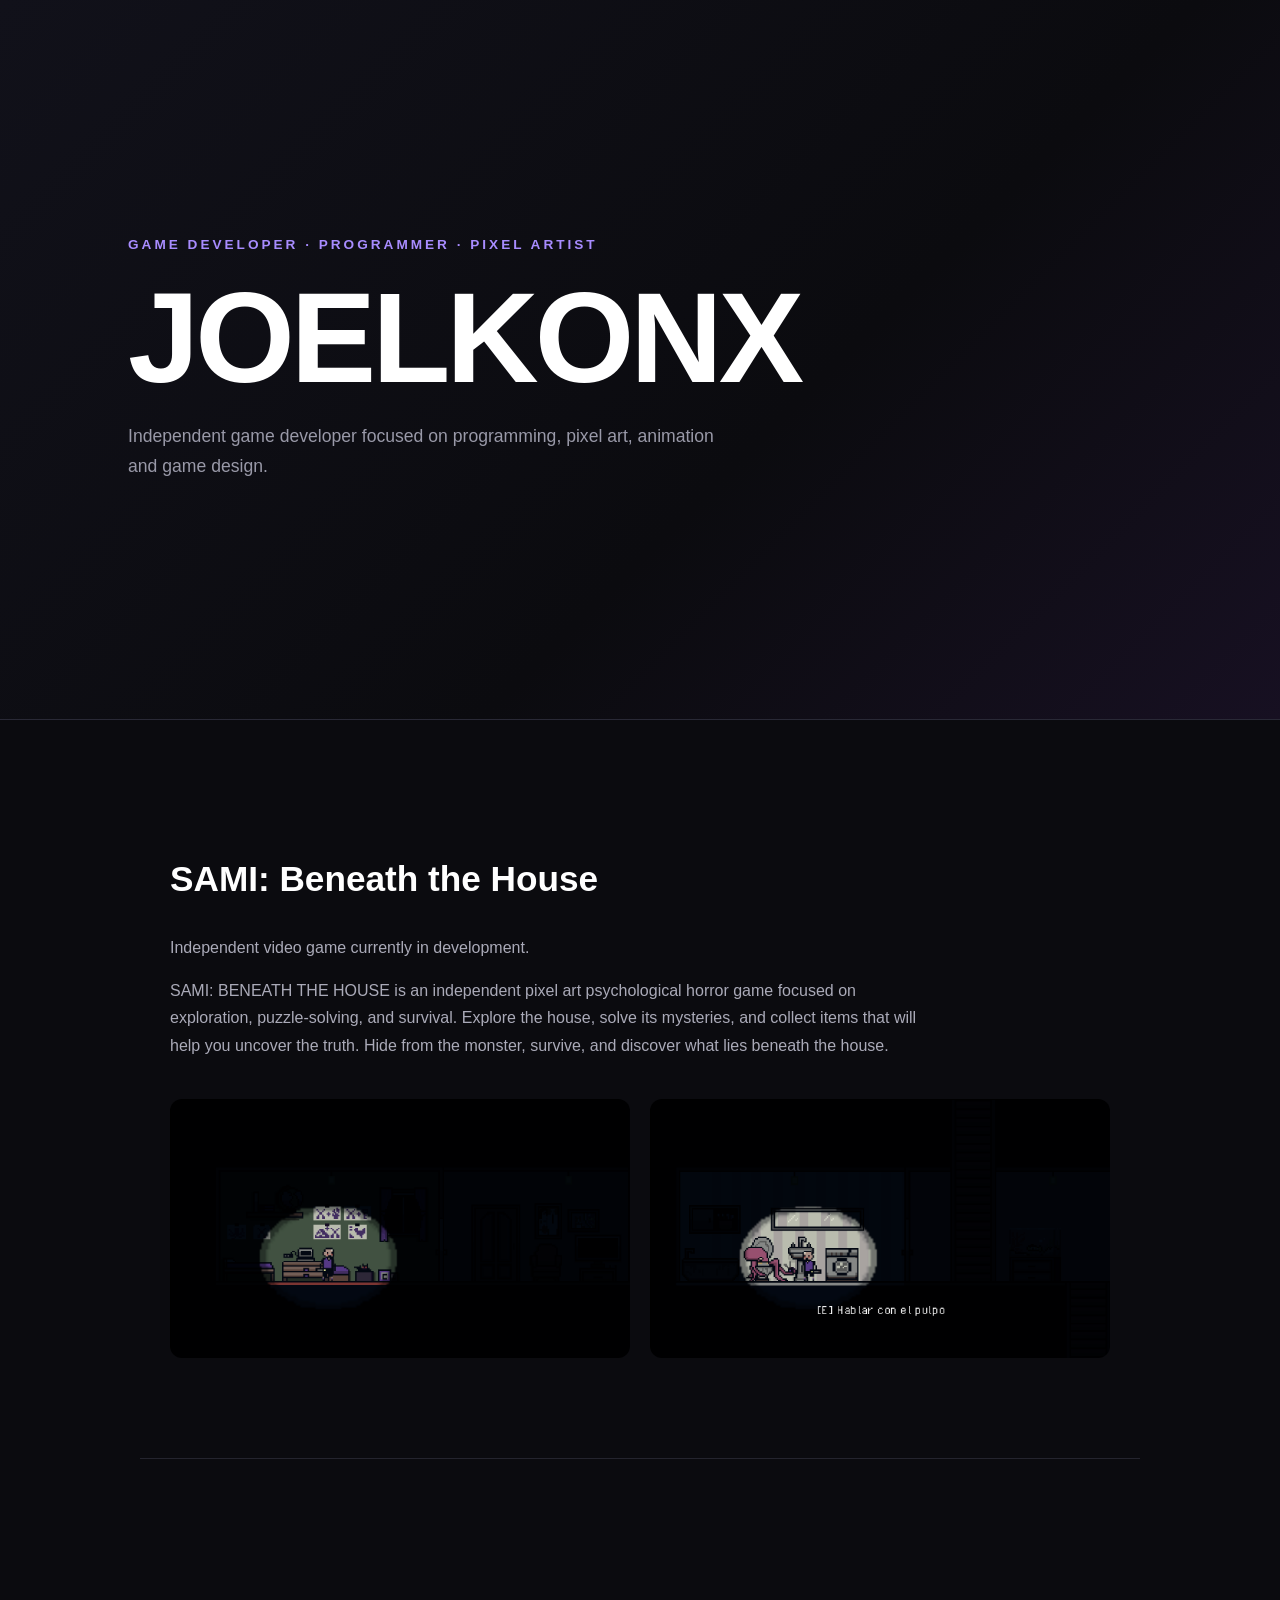
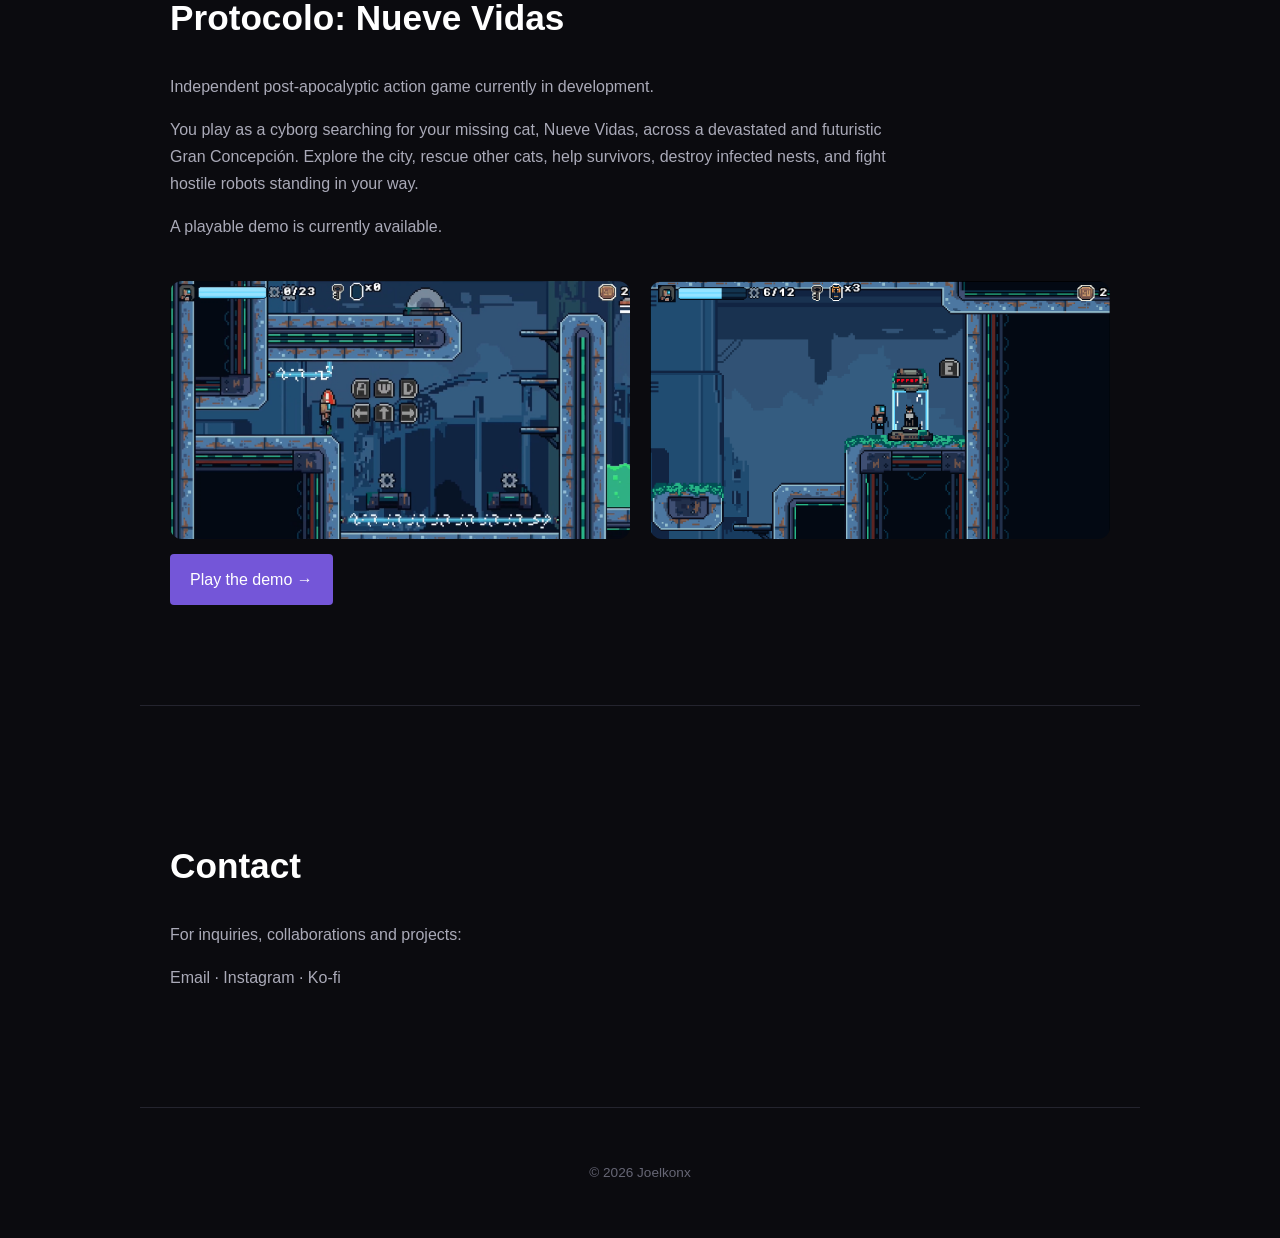
==== index.html @ 9cce617c "Update index.html" ====
<!DOCTYPE html>
<html lang="es">

<head>
    <meta charset="UTF-8">
    <meta name="viewport" content="width=device-width, initial-scale=1.0">

    <title>Joelkonx | Game Developer</title>

    <link rel="stylesheet" href="style.css">
</head>

<body>

    <header>

        <p>GAME DEVELOPER · PROGRAMMER · PIXEL ARTIST</p>

        <h1>JOELKONX</h1>

        <p>
            Independent game developer focused on programming,
            pixel art, animation and game design.
        </p>

    </header>


    <section>

        <h2>SAMI: Beneath the House</h2>

        <p>
            Independent video game currently in development.
        </p>

        <p>
            SAMI: BENEATH THE HOUSE is an independent pixel art psychological horror game focused on exploration, 
            puzzle-solving, and survival. Explore the house, solve its mysteries, and collect items that will help 
            you uncover the truth. Hide from the monster, survive, and discover what lies beneath the house.
        </p>

       <div class="game-gallery">

    <img src="images/sami/sami1.png"
         alt="SAMI: Beneath the House - Gameplay">

    <img src="images/sami/sami2.png"
         alt="SAMI: Beneath the House - Gameplay">

</div>

    </section>



    <section>

<h2>Protocolo: Nueve Vidas</h2>

<p>
    Independent post-apocalyptic action game currently in development.
</p>

<p>
    You play as a cyborg searching for your missing cat, Nueve Vidas,
    across a devastated and futuristic Gran Concepción. Explore the city,
    rescue other cats, help survivors, destroy infected nests, and fight
    hostile robots standing in your way.
</p>

<p>
    A playable demo is currently available.
</p>
        <div class="game-gallery">

    <img src="images/gfty.png"
         alt="Protocolo: Nueve Vidas - Gameplay">

    <img src="images/p9_captura2.png"
         alt="Protocolo: Nueve Vidas - Gameplay">

</div>

<a href="https://joelkonx.itch.io/protocolo-nueve-vidas?password=Espartano2000@">
    Play the demo →
</a>

    </section>


    <section>

        <h2>Contact</h2>

        <p>
            For inquiries, collaborations and projects:
        </p>

        <p>
            Email · Instagram · Ko-fi
        </p>

    </section>


    <footer>

        <p>
            © 2026 Joelkonx
        </p>

    </footer>

</body>

</html>
---- style.css ----
* {
    box-sizing: border-box;
}

html {
    scroll-behavior: smooth;
}

body {
    margin: 0;
    padding: 0;
    overflow-x: hidden;
    background: #0b0b0f;
    color: #e8e8ee;
    font-family: Arial, Helvetica, sans-serif;
    line-height: 1.7;
}

header {
    min-height: 80vh;
    display: flex;
    flex-direction: column;
    justify-content: center;
    padding: 80px 10%;
    background:
        linear-gradient(135deg, #11111a 0%, #0b0b0f 60%, #171022 100%);
    border-bottom: 1px solid #292936;
}

header p:first-child {
    color: #a88cff;
    font-size: 0.85rem;
    letter-spacing: 3px;
    font-weight: bold;
}

h1 {
    margin: 10px 0;
    font-size: clamp(3.5rem, 10vw, 8rem);
    line-height: 0.9;
    letter-spacing: -4px;
    color: #ffffff;
}

header h2 {
    margin: 20px 0;
    font-size: 1.5rem;
    font-weight: normal;
    color: #b8b8c5;
}

header p:last-child {
    max-width: 600px;
    color: #9999a8;
    font-size: 1.1rem;
}

section {
    max-width: 1000px;
    margin: 0 auto;
    padding: 100px 30px;
    border-bottom: 1px solid #24242e;
}

h2 {
    color: #ffffff;
    font-size: 2.2rem;
    margin-bottom: 25px;
}

section p {
    color: #aaaab8;
    max-width: 750px;
}

ul {
    padding-left: 20px;
    color: #aaaab8;
}

li {
    margin: 8px 0;
}

a {
    display: inline-block;
    margin-top: 15px;
    padding: 12px 20px;
    color: #ffffff;
    background: #7456d8;
    text-decoration: none;
    border-radius: 4px;
    transition: 0.2s ease;
}

a:hover {
    background: #9278ef;
    transform: translateY(-2px);
}

footer {
    padding: 40px 30px;
    text-align: center;
    color: #666675;
    font-size: 0.85rem;
}



.game-gallery {
    width: 100%;
    max-width: 1100px;
    margin: 40px auto 0;
    display: grid;
    grid-template-columns: repeat(2, minmax(0, 1fr));
    gap: 20px;
    box-sizing: border-box;
}

.game-gallery img {
    display: block;
    width: 100%;
    max-width: 100%;
    height: auto;
    aspect-ratio: 16 / 9;
    object-fit: cover;
    border-radius: 12px;
    box-sizing: border-box;
    transition: transform 0.3s ease, opacity 0.3s ease;
}

.game-gallery img:hover {
    transform: translateY(-4px);
    opacity: 0.9;
}


@media (max-width: 700px) {

    .game-gallery {
        grid-template-columns: minmax(0, 1fr);
        gap: 15px;
    }

    .game-gallery img {
        width: 100%;
    }

}
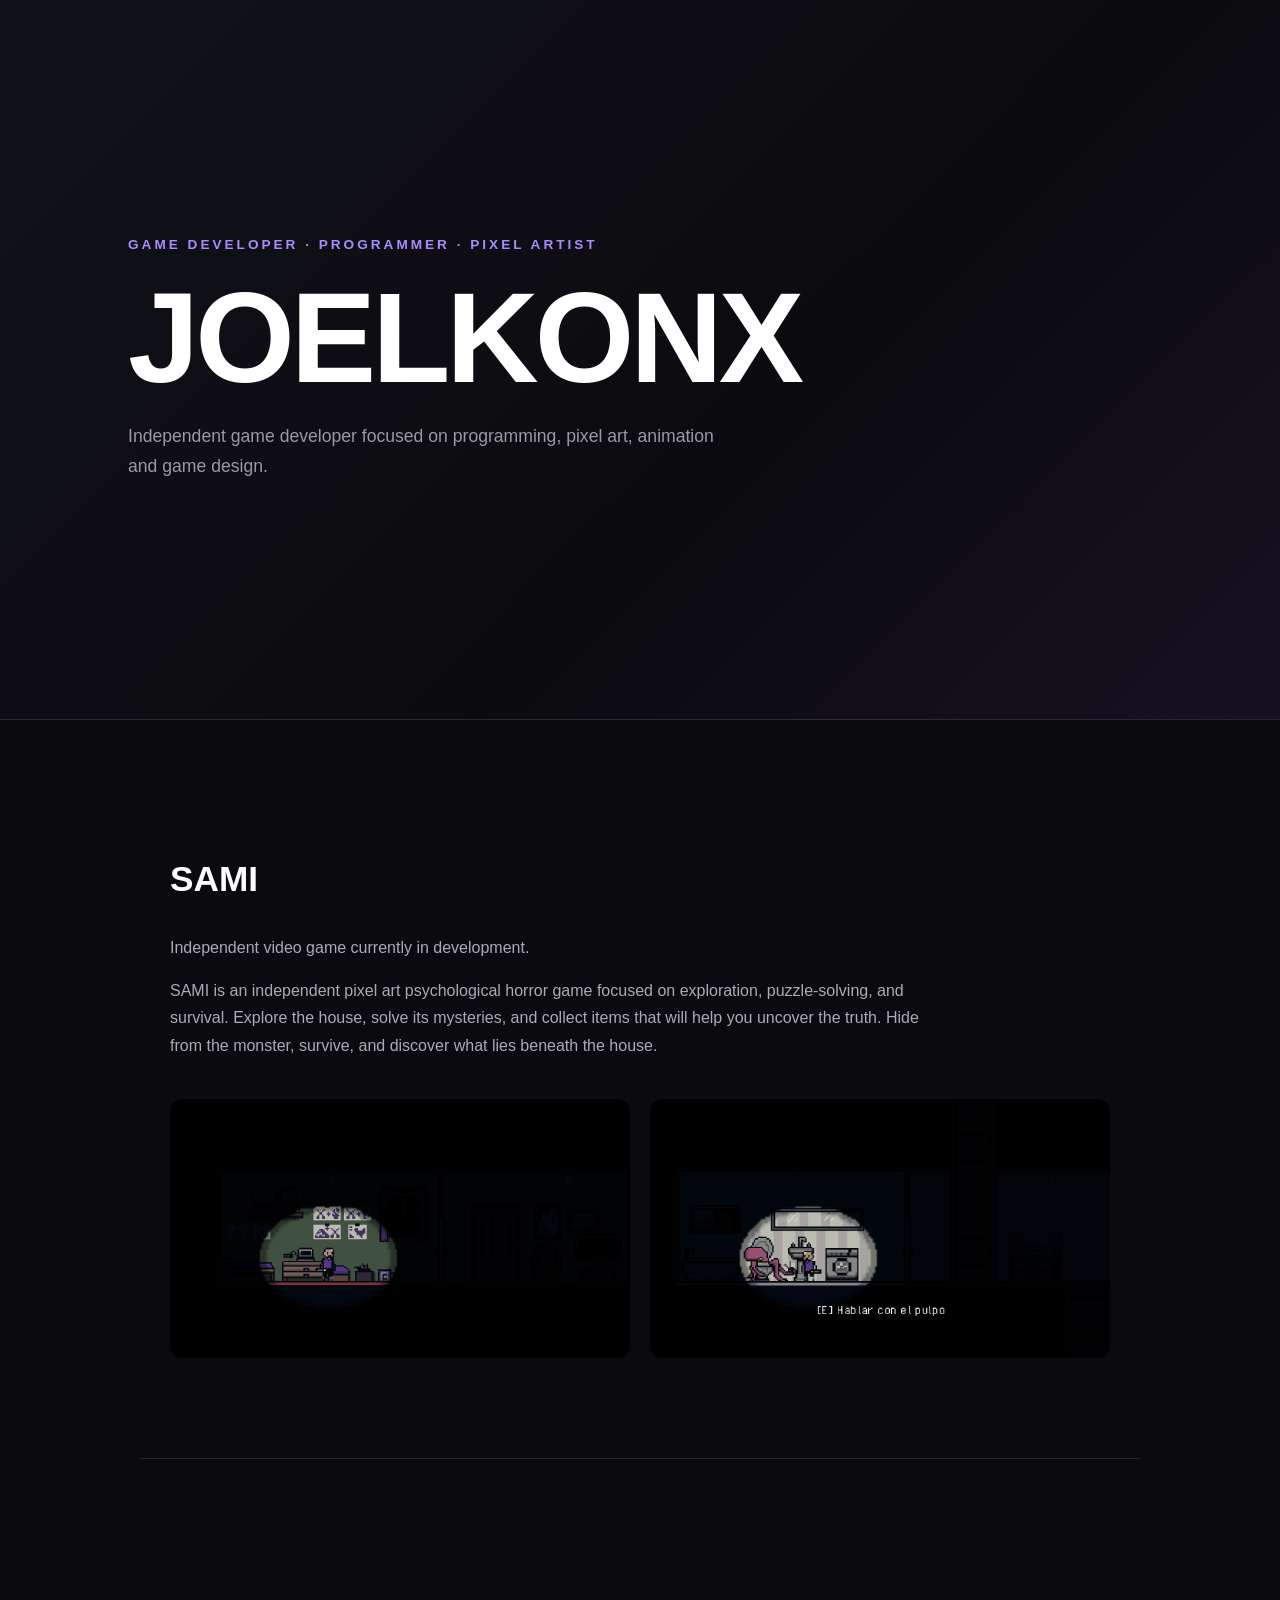
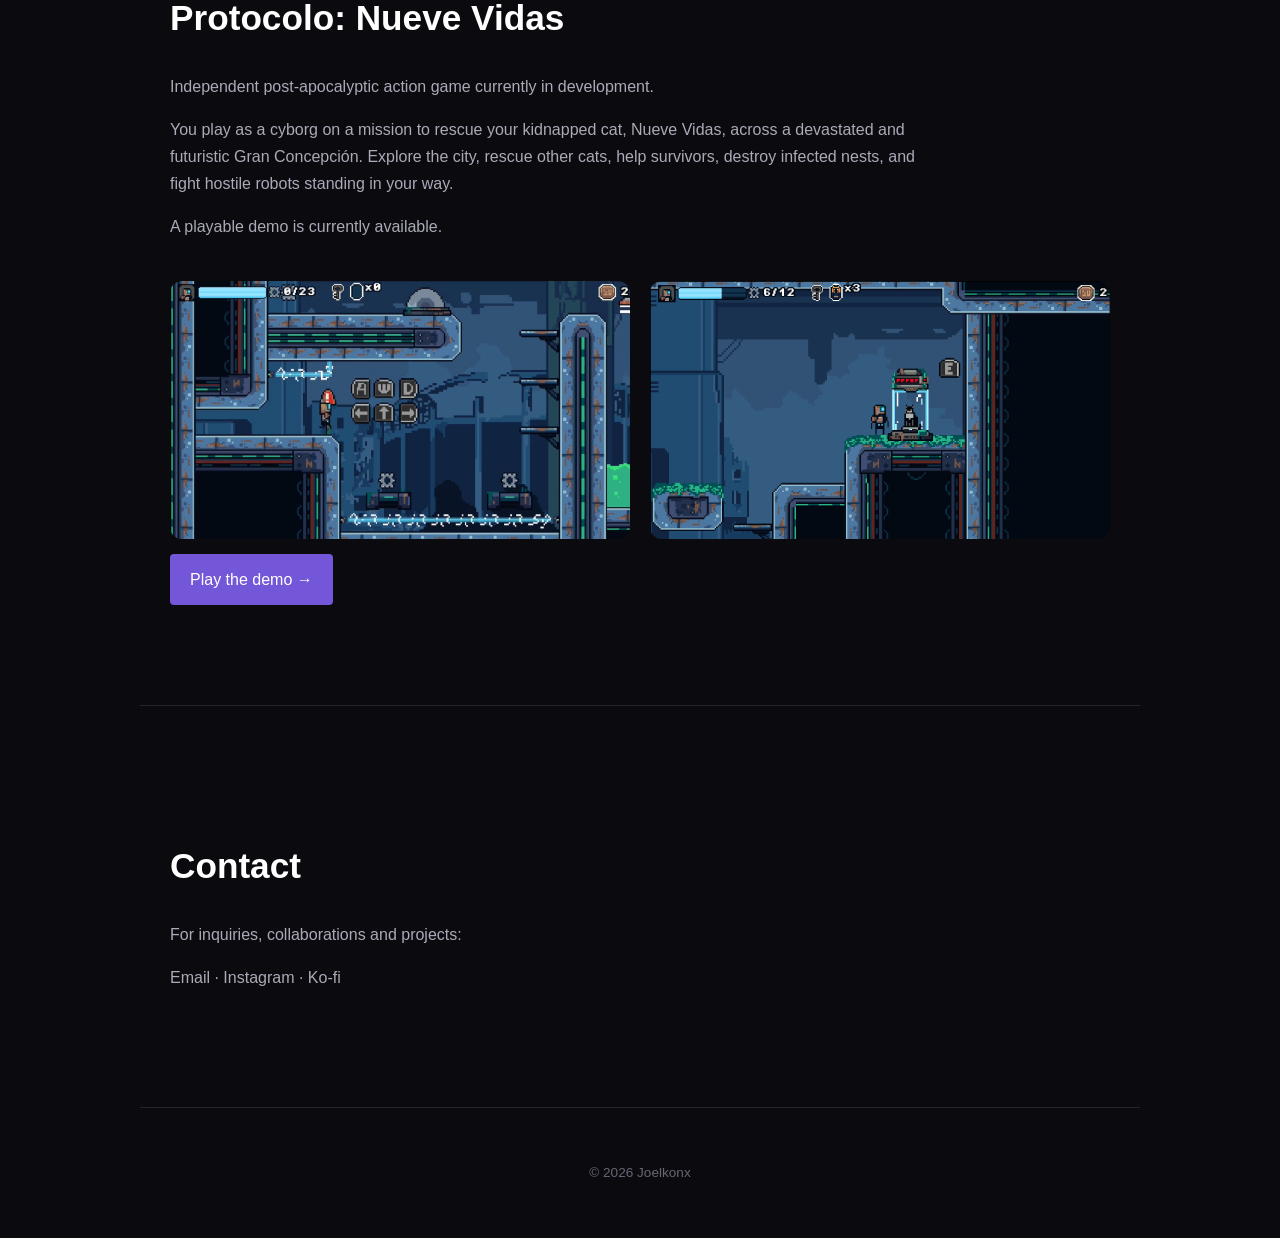
==== commit 7c9cdec8: "Update index.html" ====
--- a/index.html
+++ b/index.html
@@ -28,14 +28,14 @@
 
     <section>
 
-        <h2>SAMI: Beneath the House</h2>
+        <h2>SAMI</h2>
 
         <p>
             Independent video game currently in development.
         </p>
 
         <p>
-            SAMI: BENEATH THE HOUSE is an independent pixel art psychological horror game focused on exploration, 
+            SAMI is an independent pixel art psychological horror game focused on exploration, 
             puzzle-solving, and survival. Explore the house, solve its mysteries, and collect items that will help 
             you uncover the truth. Hide from the monster, survive, and discover what lies beneath the house.
         </p>
@@ -63,7 +63,7 @@
 </p>
 
 <p>
-    You play as a cyborg searching for your missing cat, Nueve Vidas,
+    You play as a cyborg on a mission to rescue your kidnapped cat, Nueve Vidas,
     across a devastated and futuristic Gran Concepción. Explore the city,
     rescue other cats, help survivors, destroy infected nests, and fight
     hostile robots standing in your way.
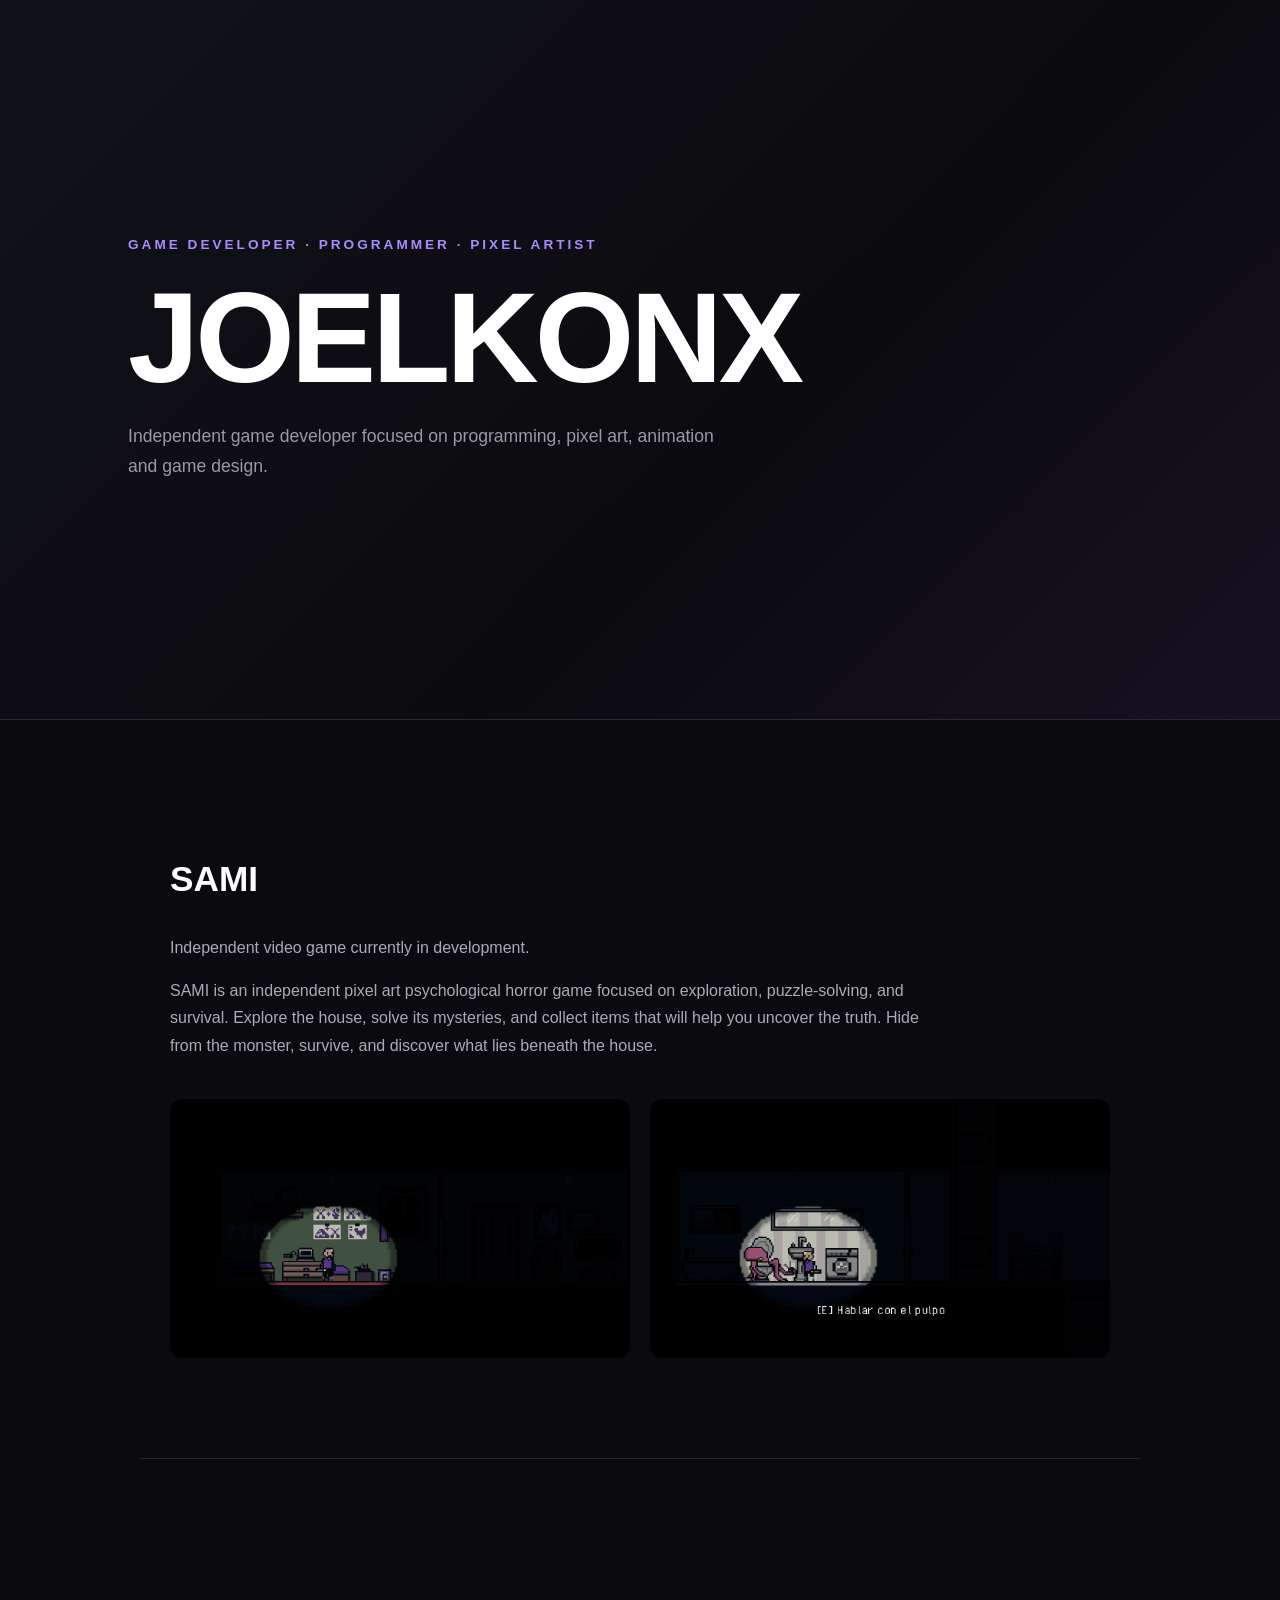
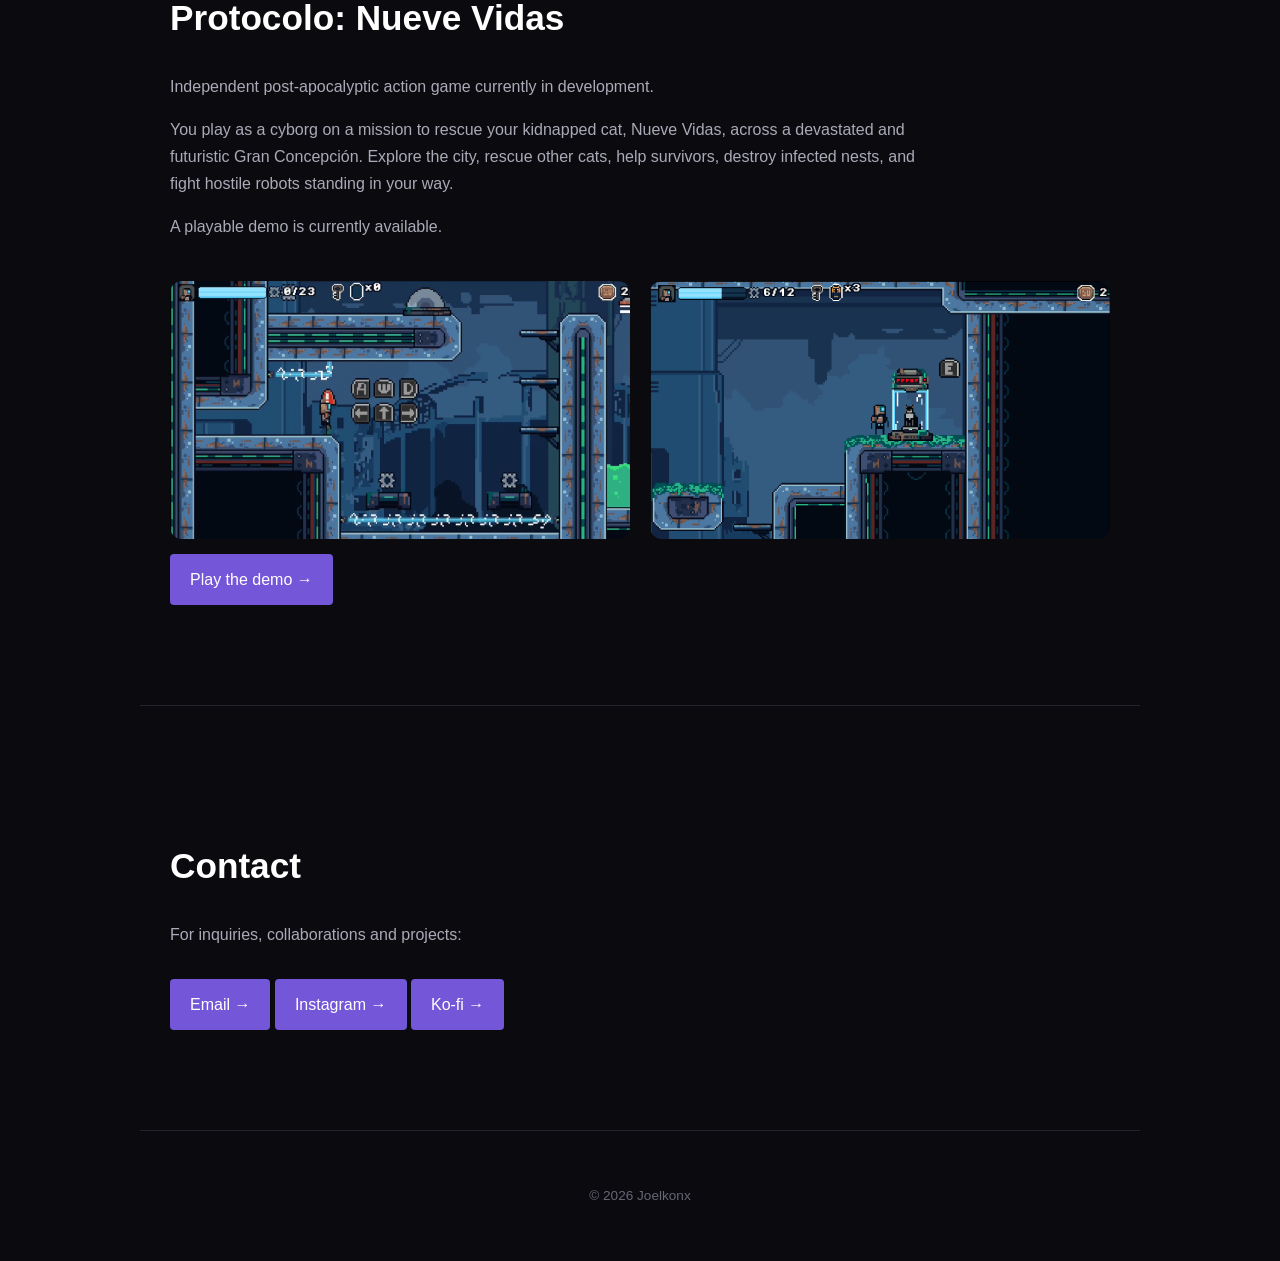
==== commit 24f2dc19: "Update index.html" ====
--- a/index.html
+++ b/index.html
@@ -89,19 +89,31 @@
     </section>
 
 
-    <section>
+<section>
 
-        <h2>Contact</h2>
+    <h2>Contact</h2>
 
-        <p>
-            For inquiries, collaborations and projects:
-        </p>
+    <p>
+        For inquiries, collaborations and projects:
+    </p>
 
-        <p>
-            Email · Instagram · Ko-fi
-        </p>
+    <div class="contact-buttons">
 
-    </section>
+        <a href="mailto:joelkonx@gmail.com">
+            Email →
+        </a>
+
+        <a href="https://instagram.com/joelkonx" target="_blank">
+            Instagram →
+        </a>
+
+        <a href="https://ko-fi.com/joelkonx" target="_blank">
+            Ko-fi →
+        </a>
+
+    </div>
+
+</section>
 
 
     <footer>
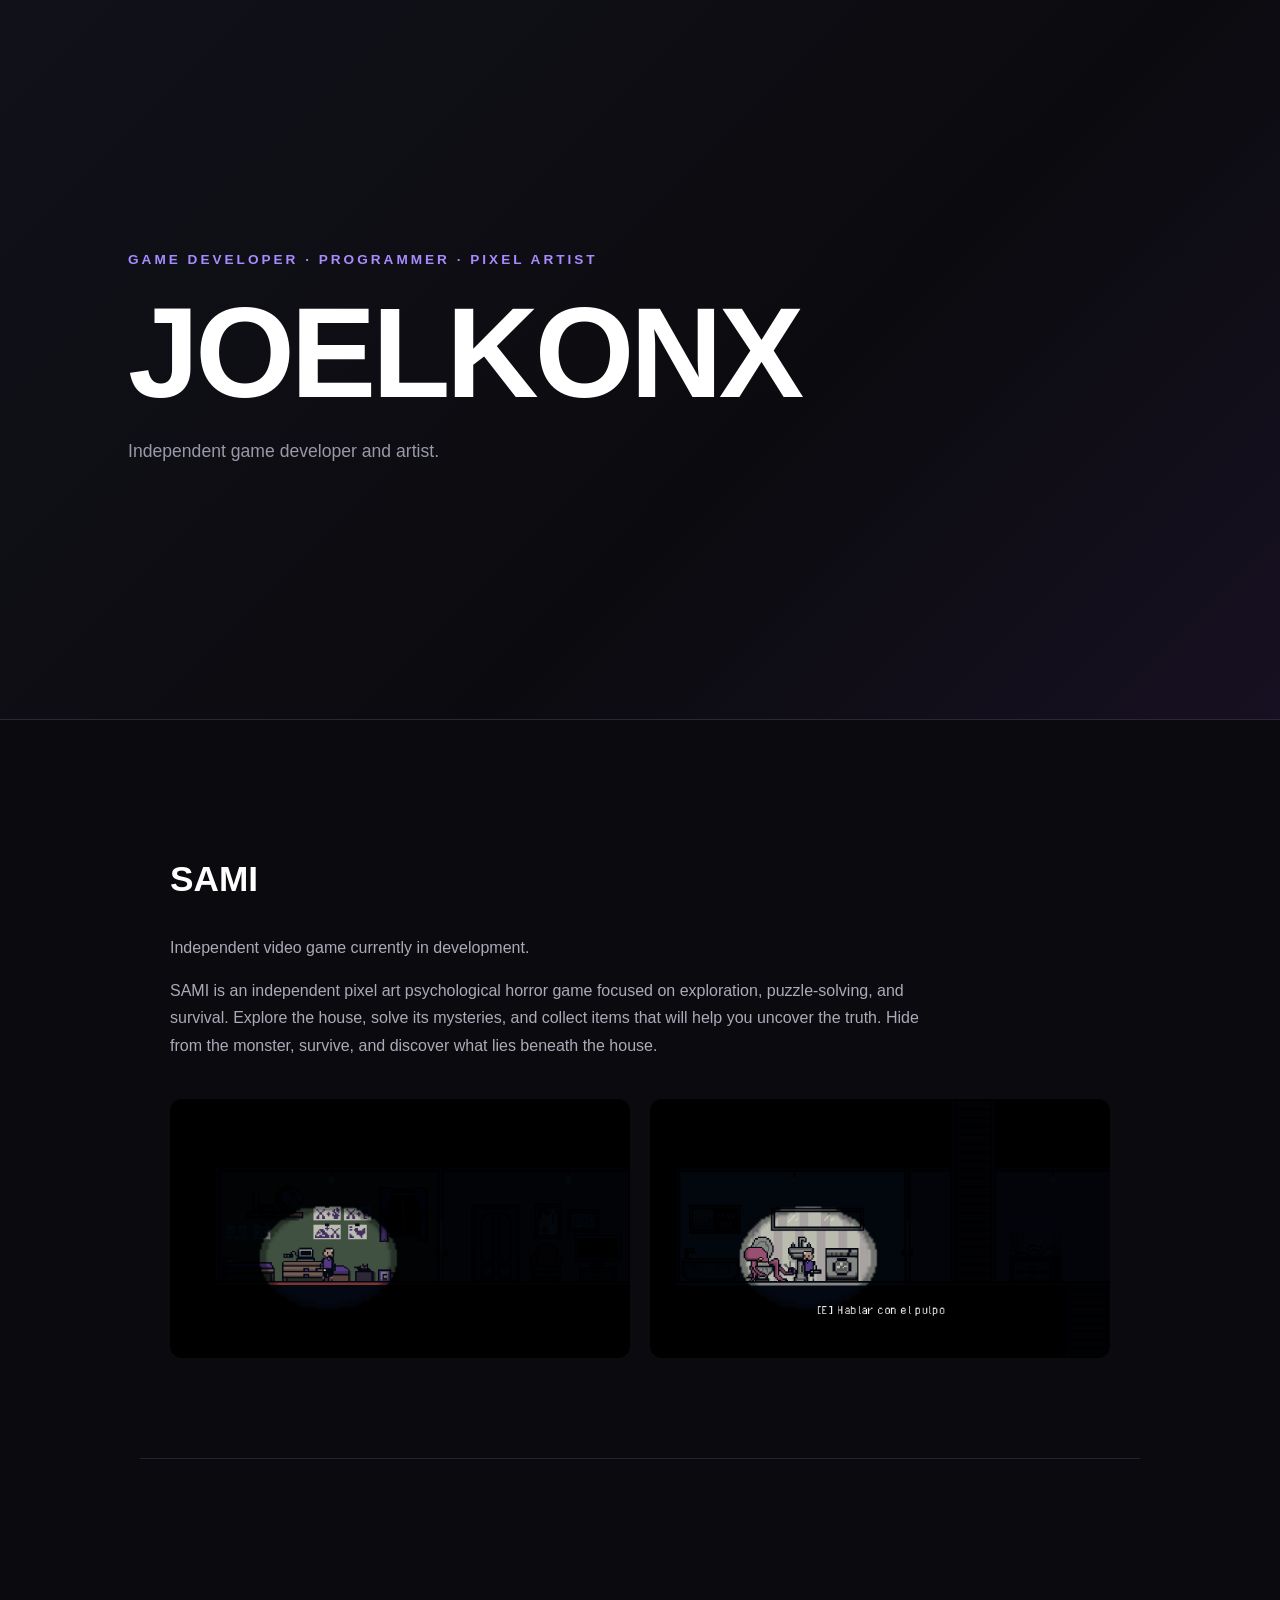
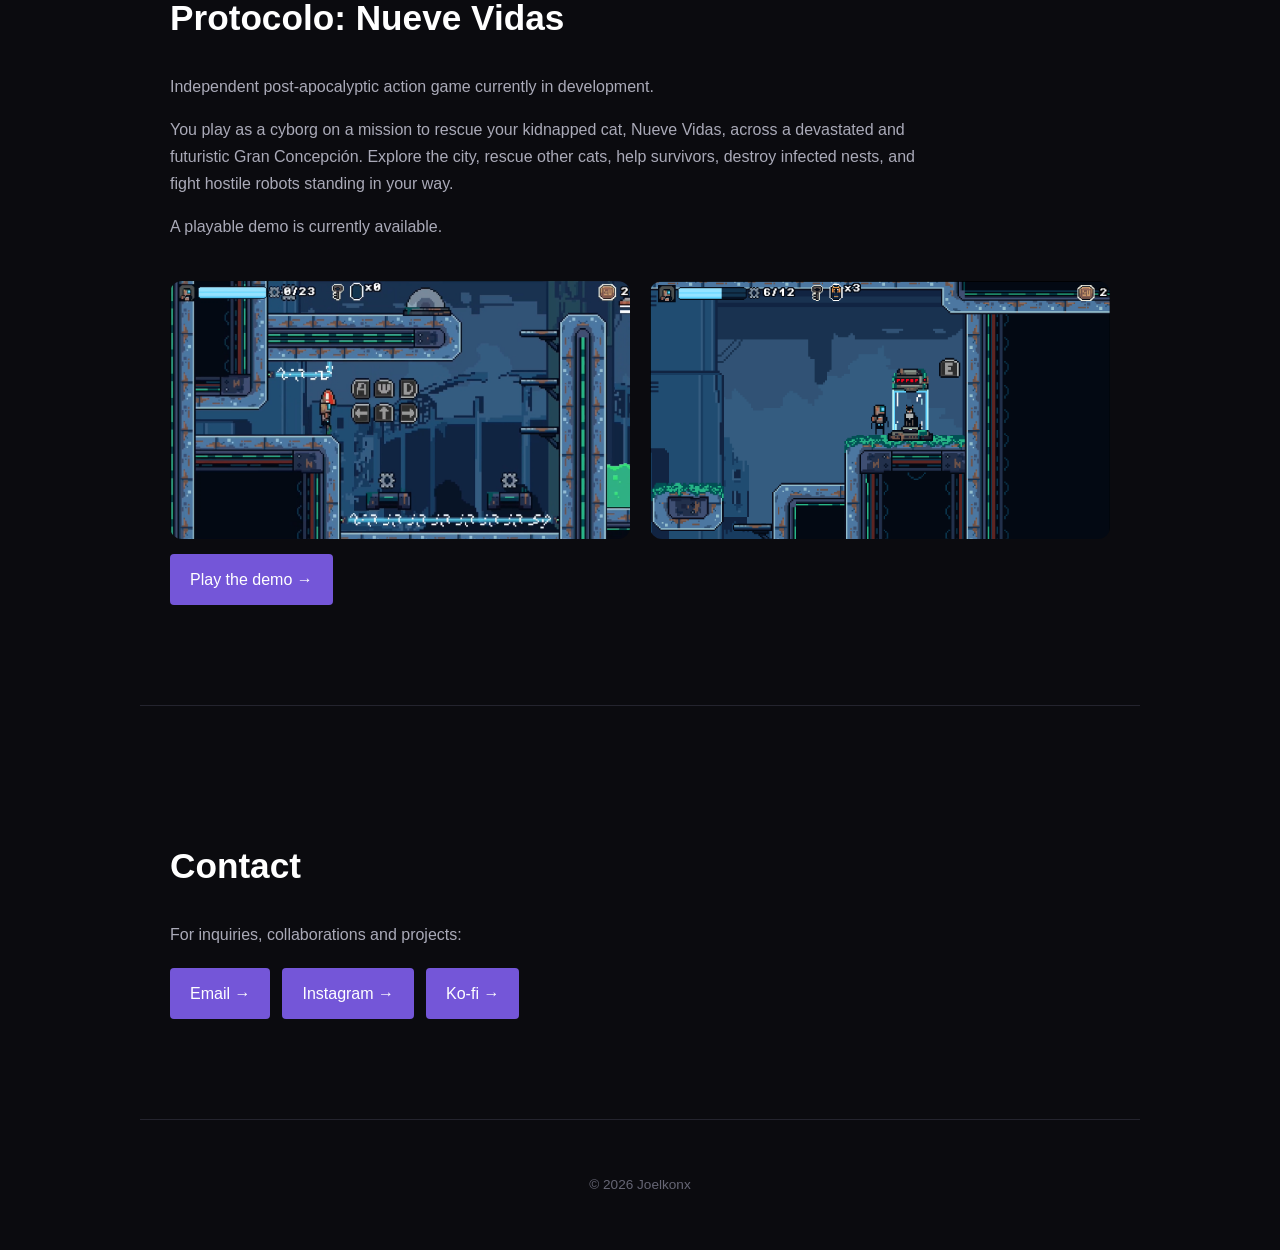
==== commit 178a1dab: "Update index.html" ====
--- a/index.html
+++ b/index.html
@@ -19,8 +19,7 @@
         <h1>JOELKONX</h1>
 
         <p>
-            Independent game developer focused on programming,
-            pixel art, animation and game design.
+            Independent game developer and artist.
         </p>
 
     </header>
--- a/style.css
+++ b/style.css
@@ -147,3 +147,14 @@
     }
 
 }
+
+.contact-buttons {
+    display: flex;
+    flex-wrap: wrap;
+    gap: 12px;
+    margin-top: 20px;
+}
+
+.contact-buttons a {
+    margin-top: 0;
+}
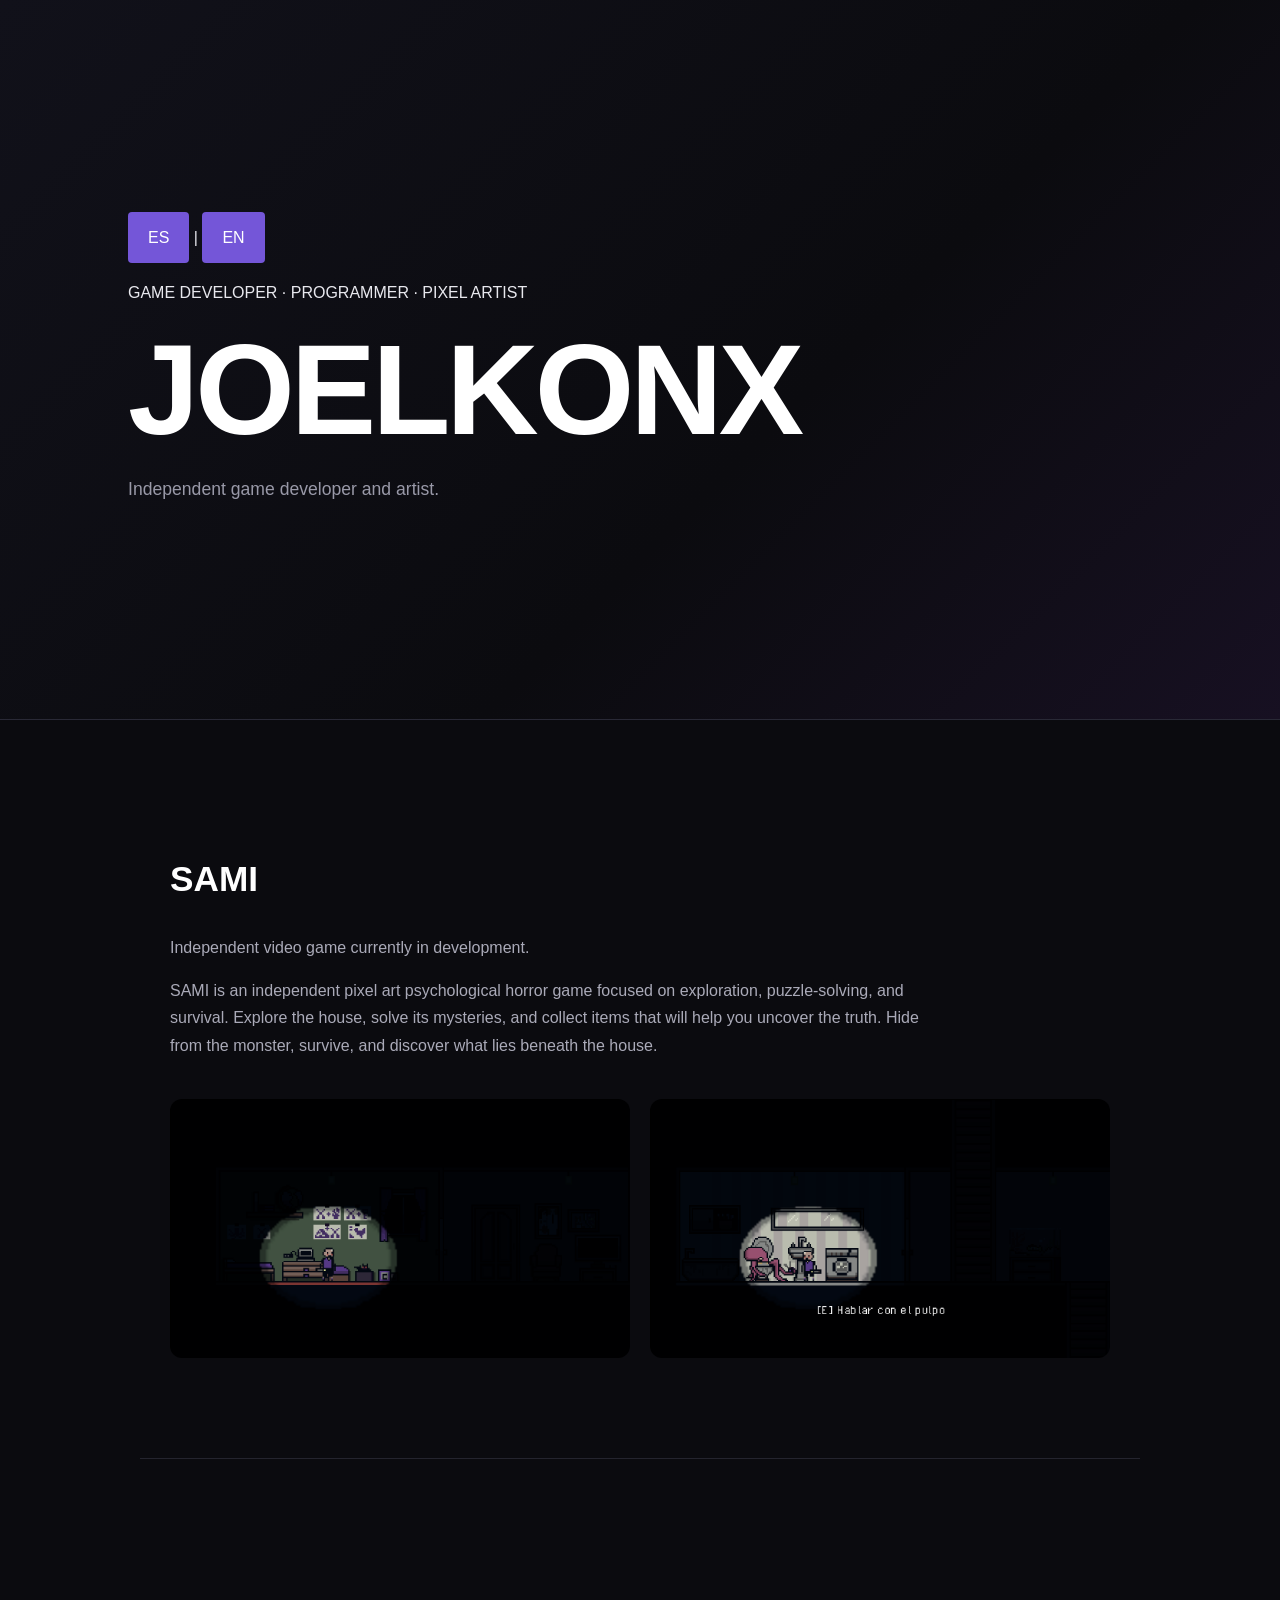
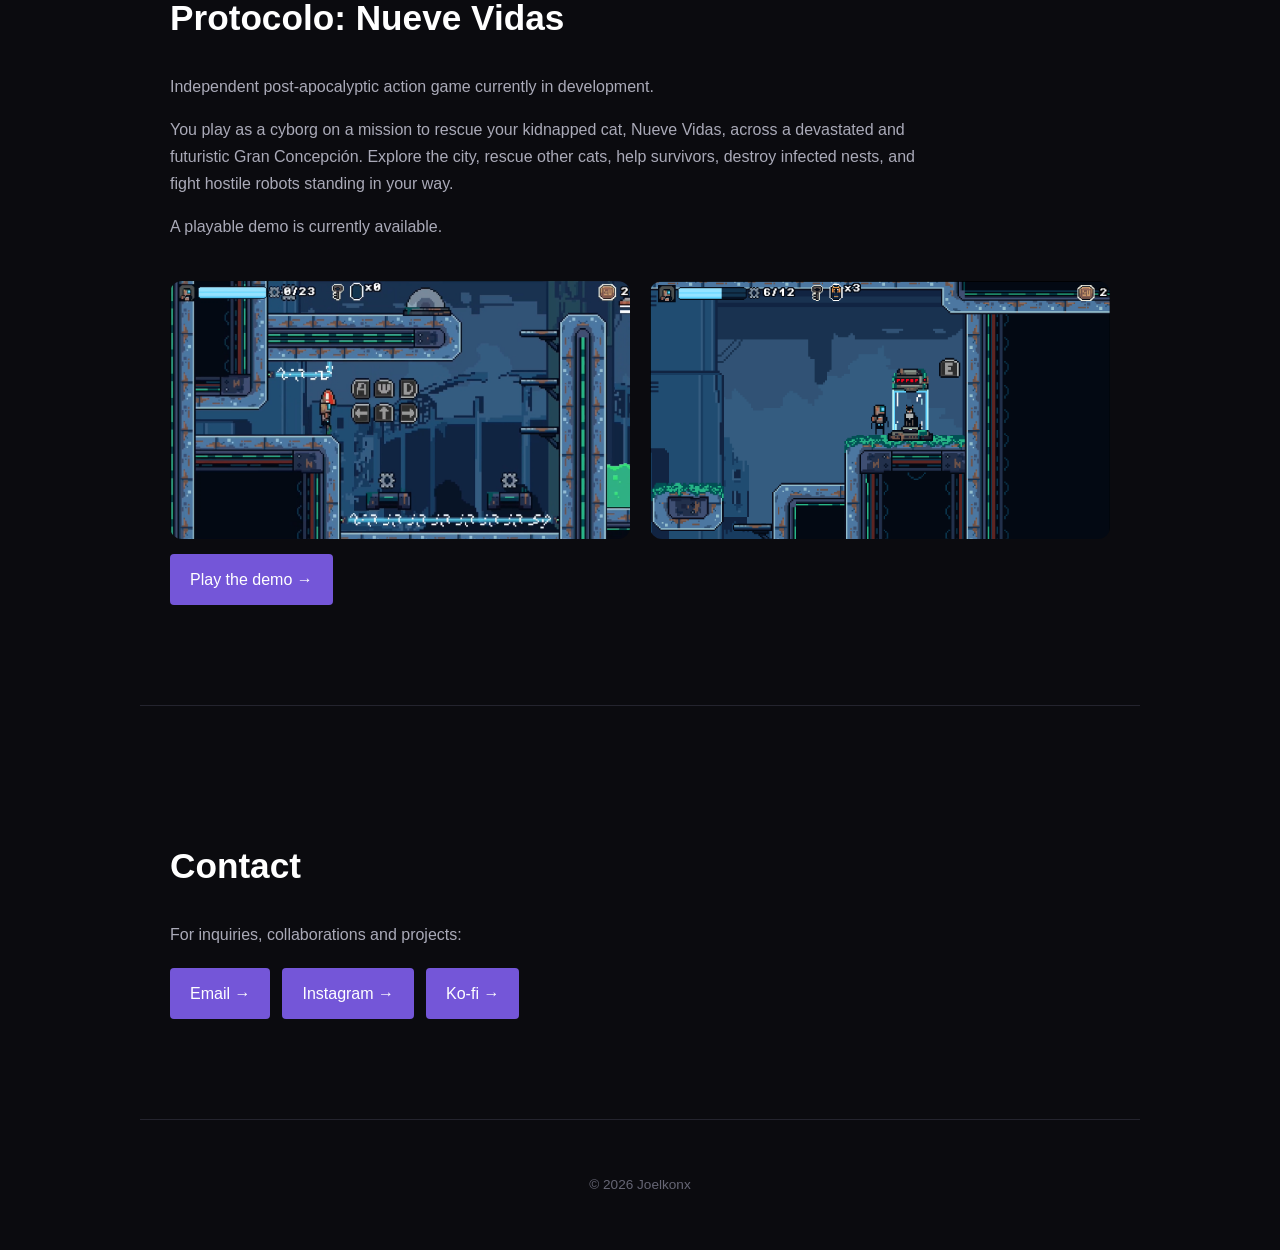
==== commit 6f86b39a: "Update index.html" ====
--- a/index.html
+++ b/index.html
@@ -1,5 +1,5 @@
 <!DOCTYPE html>
-<html lang="es">
+<html lang="en">
 
 <head>
     <meta charset="UTF-8">
@@ -13,6 +13,12 @@
 <body>
 
     <header>
+
+        <div class="language-switcher">
+    <a href="es.html">ES</a>
+    <span>|</span>
+    <a href="index.html">EN</a>
+</div>
 
         <p>GAME DEVELOPER · PROGRAMMER · PIXEL ARTIST</p>
 
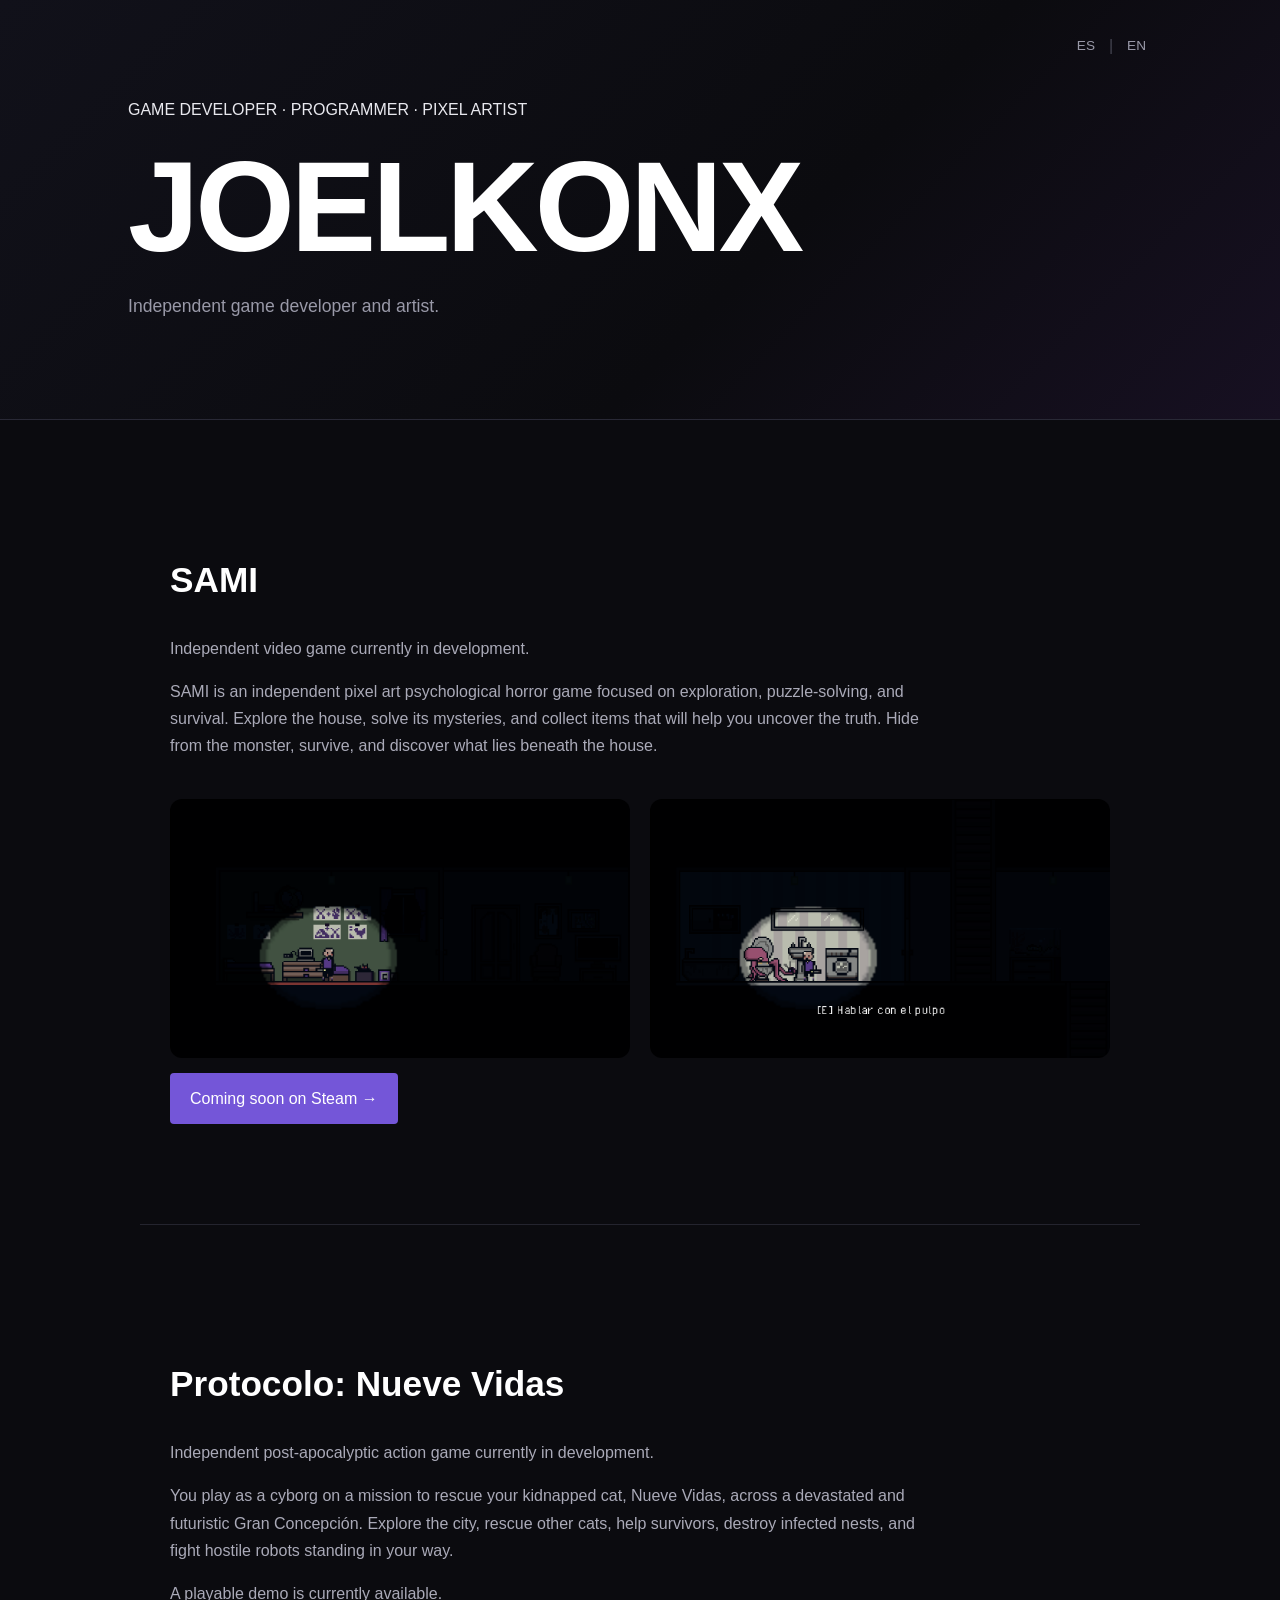
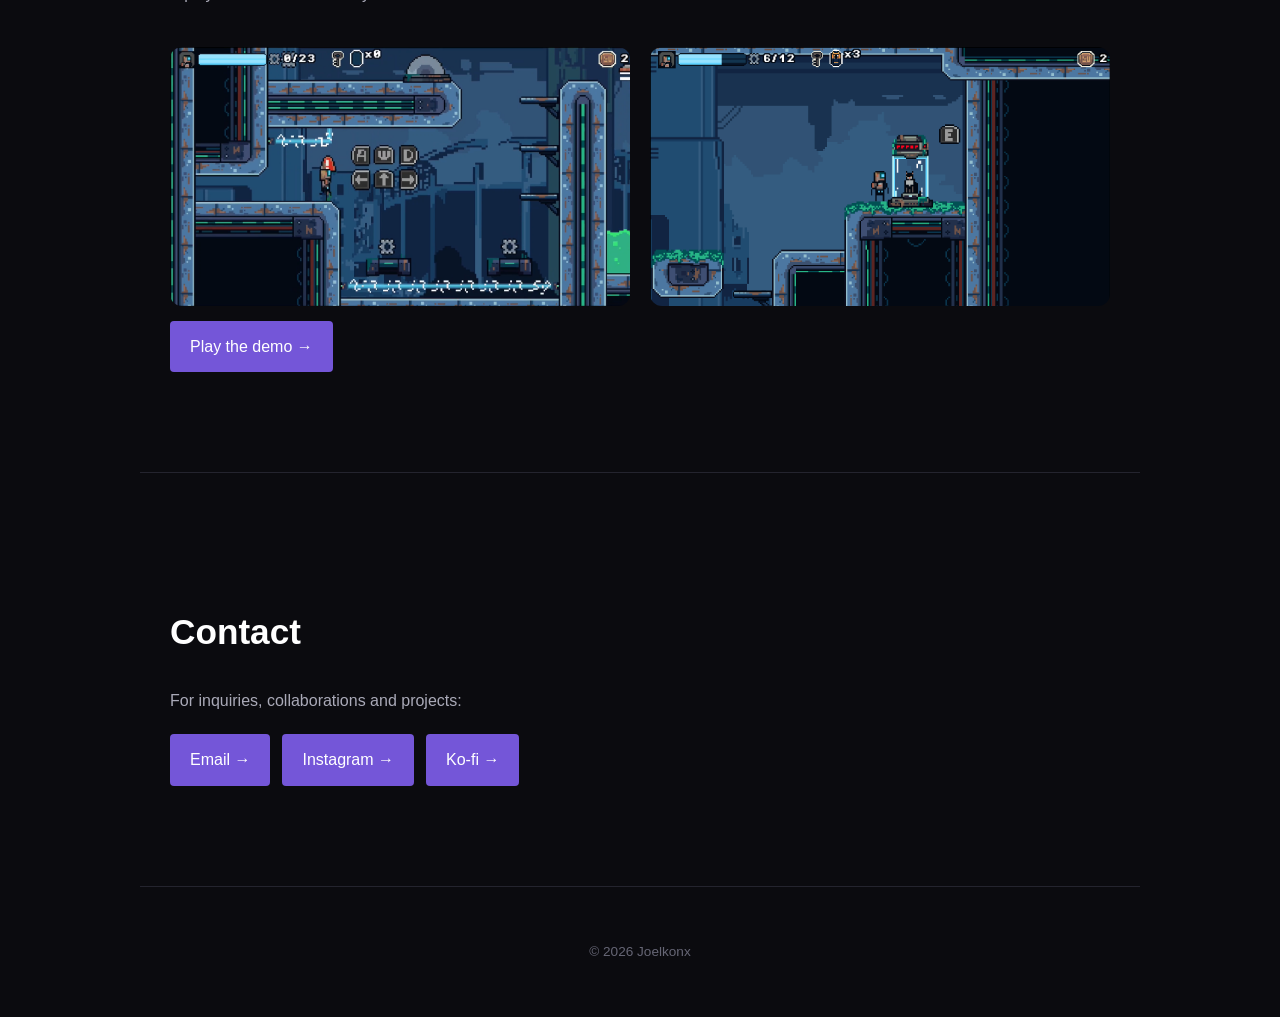
==== commit 251c713b: "Update index.html" ====
--- a/index.html
+++ b/index.html
@@ -54,6 +54,9 @@
          alt="SAMI: Beneath the House - Gameplay">
 
 </div>
+         <a href="https://joelkonx.itch.io/sami-beneath-the-house?password=Espartano@">
+             Coming soon on Steam →
+        </a>
 
     </section>
 
--- a/style.css
+++ b/style.css
@@ -17,6 +17,7 @@
 }
 
 header {
+    position: relative
     min-height: 80vh;
     display: flex;
     flex-direction: column;
@@ -158,3 +159,30 @@
 .contact-buttons a {
     margin-top: 0;
 }
+
+.language-switcher {
+    position: absolute;
+    top: 30px;
+    right: 10%;
+    display: flex;
+    align-items: center;
+    gap: 8px;
+}
+
+.language-switcher a {
+    margin: 0;
+    padding: 4px 6px;
+    background: transparent;
+    color: #9999a8;
+    font-size: 0.85rem;
+}
+
+.language-switcher a:hover {
+    background: transparent;
+    color: #ffffff;
+    transform: none;
+}
+
+.language-switcher span {
+    color: #444450;
+}
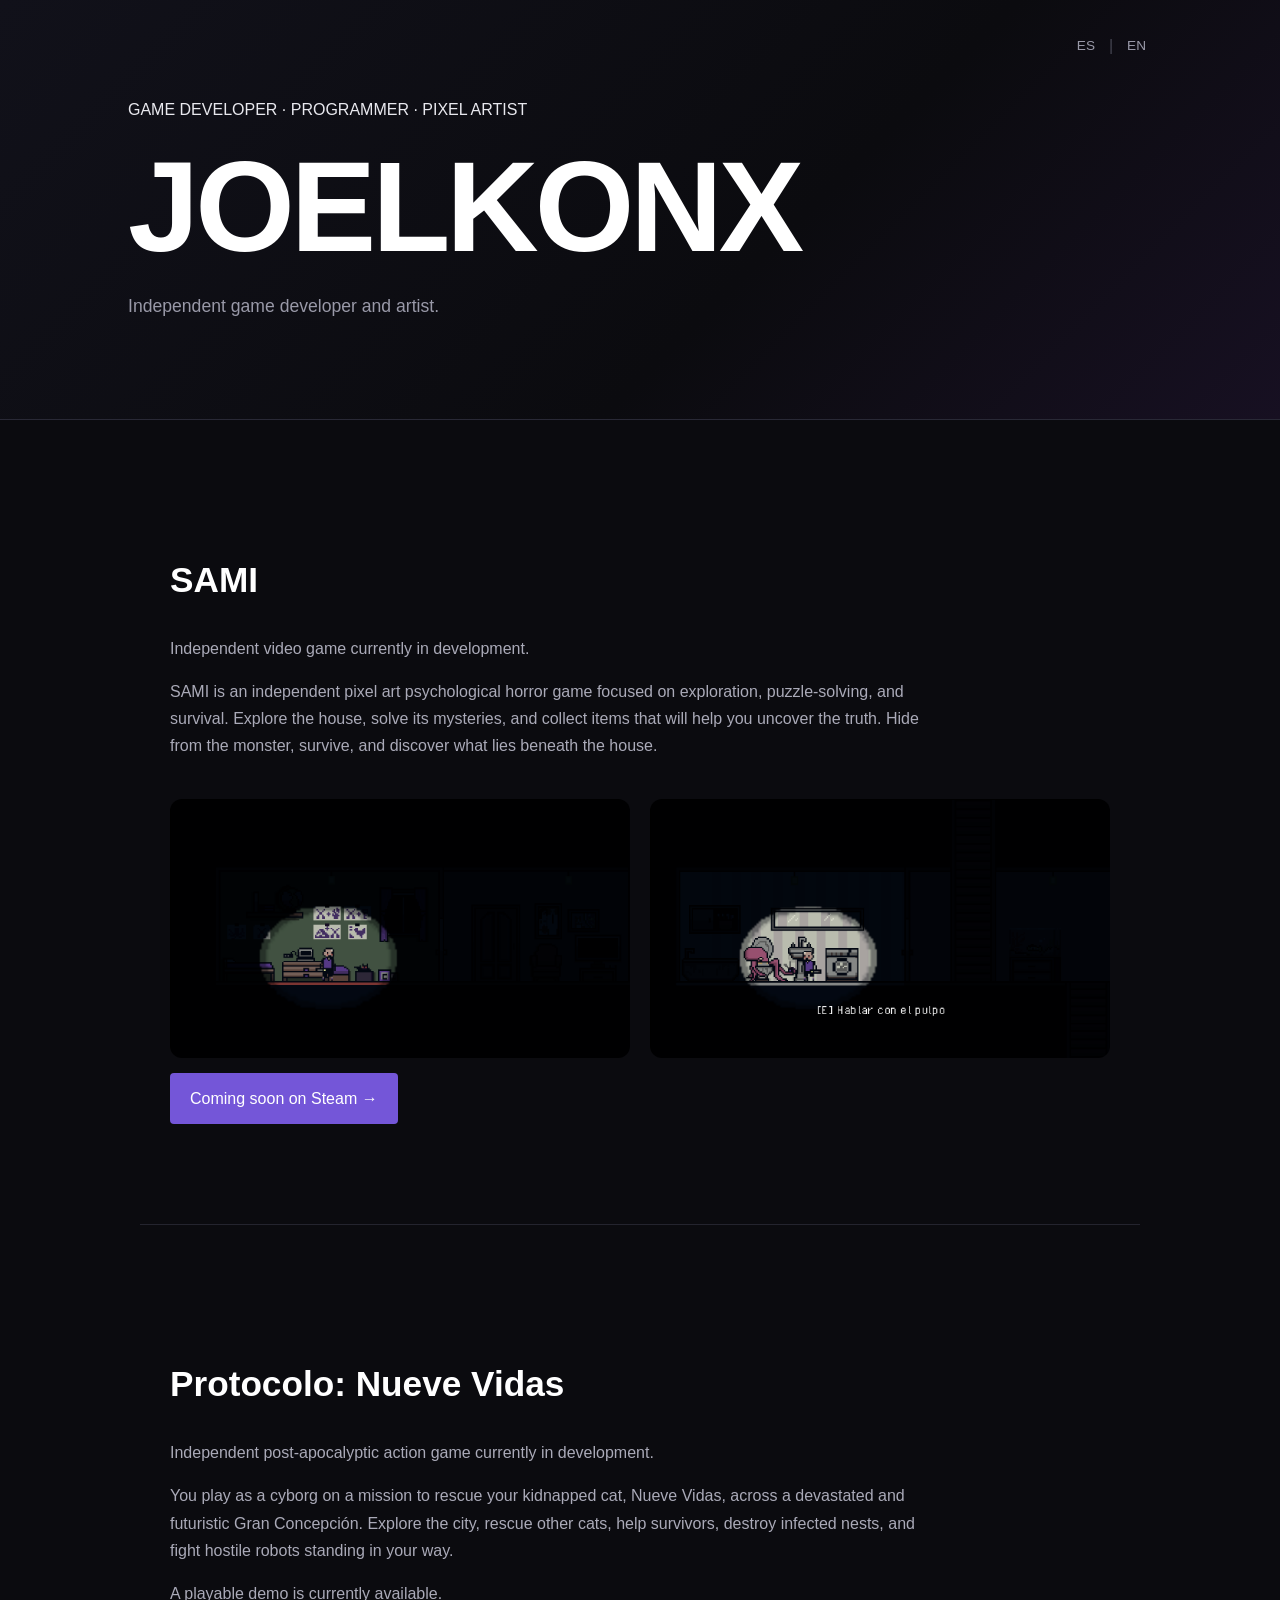
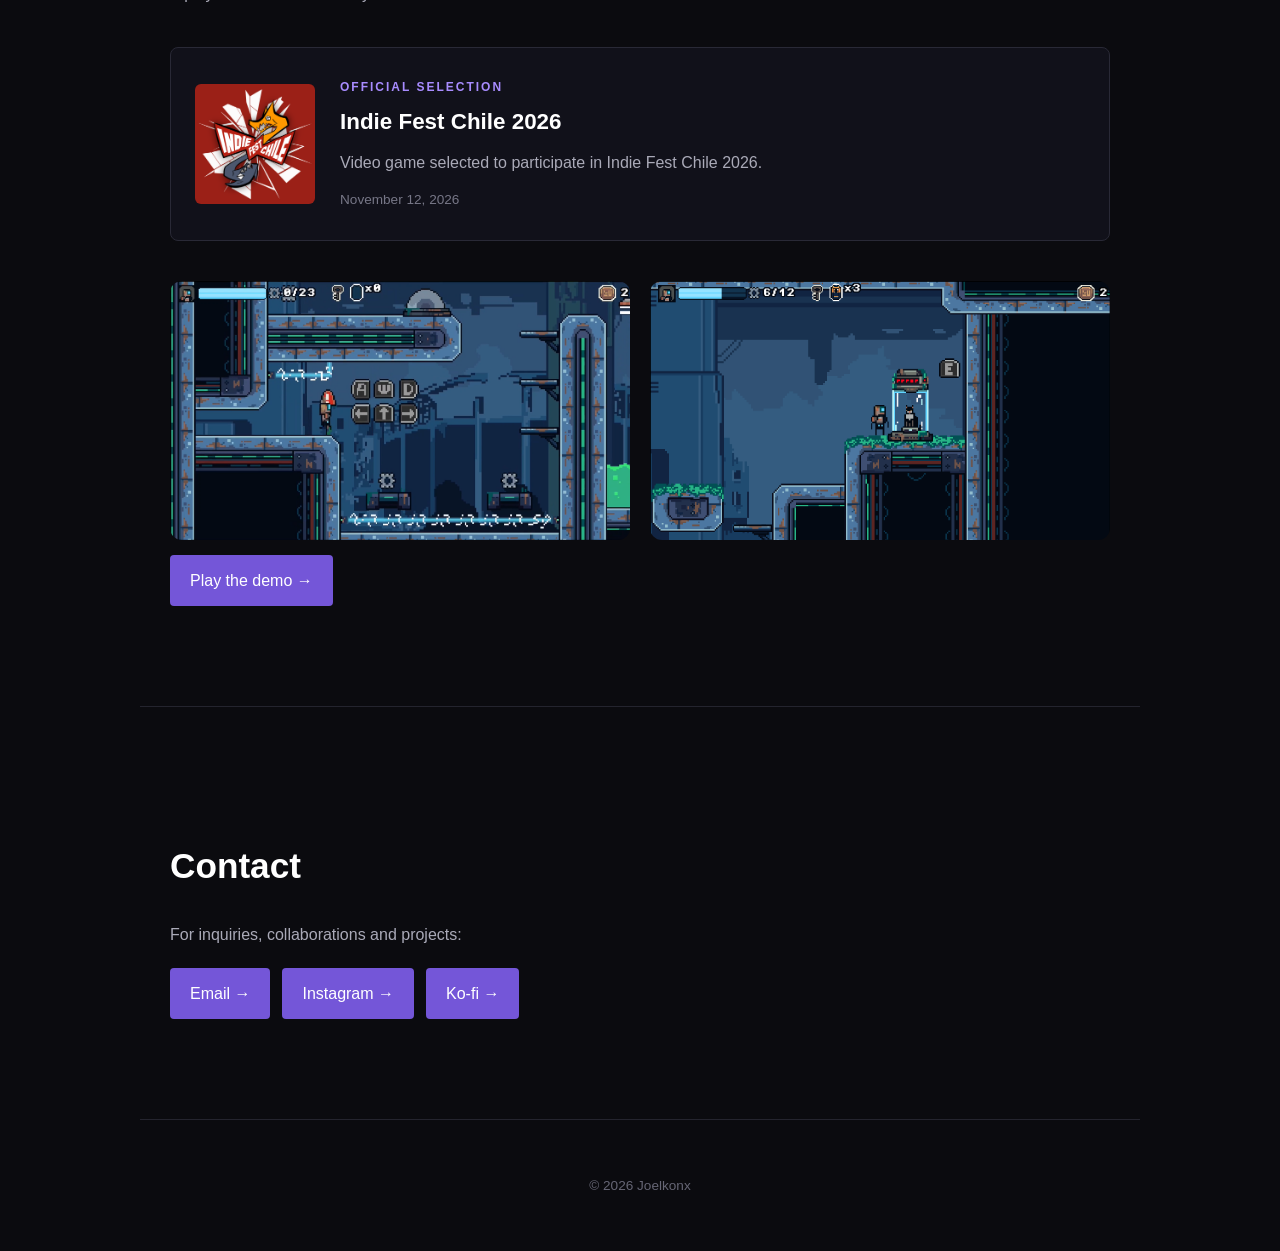
==== commit eba3bee4: "Update index.html" ====
--- a/index.html
+++ b/index.html
@@ -80,6 +80,33 @@
 <p>
     A playable demo is currently available.
 </p>
+        <div class="indie-fest">
+
+    <div class="indie-fest-image">
+        <img src="images/logo.png"
+             alt="Indie Fest Chile 2026">
+    </div>
+
+    <div class="indie-fest-info">
+
+        <p class="indie-fest-label">
+            OFFICIAL SELECTION
+        </p>
+
+        <h3>Indie Fest Chile 2026</h3>
+
+        <p>
+            Video game selected to participate in Indie Fest Chile 2026.
+        </p>
+
+        <p class="indie-fest-date">
+            November 12, 2026
+        </p>
+
+    </div>
+
+</div>
+
         <div class="game-gallery">
 
     <img src="images/gfty.png"
--- a/style.css
+++ b/style.css
@@ -186,3 +186,89 @@
 .language-switcher span {
     color: #444450;
 }
+
+/* ================================
+   INDIE FEST CHILE 2026
+================================ */
+
+.indie-fest {
+    display: flex;
+    align-items: center;
+    gap: 25px;
+
+    margin: 40px 0;
+    padding: 24px;
+
+    background: #11111a;
+    border: 1px solid #292936;
+    border-radius: 8px;
+
+    transition: border-color 0.3s ease, transform 0.3s ease;
+}
+
+.indie-fest:hover {
+    border-color: #7456d8;
+    transform: translateY(-2px);
+}
+
+.indie-fest-image {
+    flex: 0 0 120px;
+}
+
+.indie-fest-image img {
+    display: block;
+    width: 100%;
+    height: auto;
+    border-radius: 6px;
+}
+
+.indie-fest-info {
+    flex: 1;
+}
+
+.indie-fest-label {
+    margin: 0 0 5px 0;
+
+    color: #a88cff !important;
+    font-size: 0.75rem !important;
+    font-weight: bold;
+    letter-spacing: 2px;
+}
+
+.indie-fest-info h3 {
+    margin: 0 0 8px 0;
+    color: #ffffff;
+    font-size: 1.4rem;
+}
+
+.indie-fest-info p {
+    margin: 5px 0;
+}
+
+.indie-fest-date {
+    margin-top: 12px !important;
+    color: #777787 !important;
+    font-size: 0.85rem !important;
+}
+
+
+/* Mobile */
+
+@media (max-width: 600px) {
+
+    .indie-fest {
+        align-items: flex-start;
+        gap: 18px;
+        padding: 20px;
+    }
+
+    .indie-fest-image {
+        flex: 0 0 85px;
+    }
+
+    .indie-fest-info h3 {
+        font-size: 1.15rem;
+    }
+
+}
+
